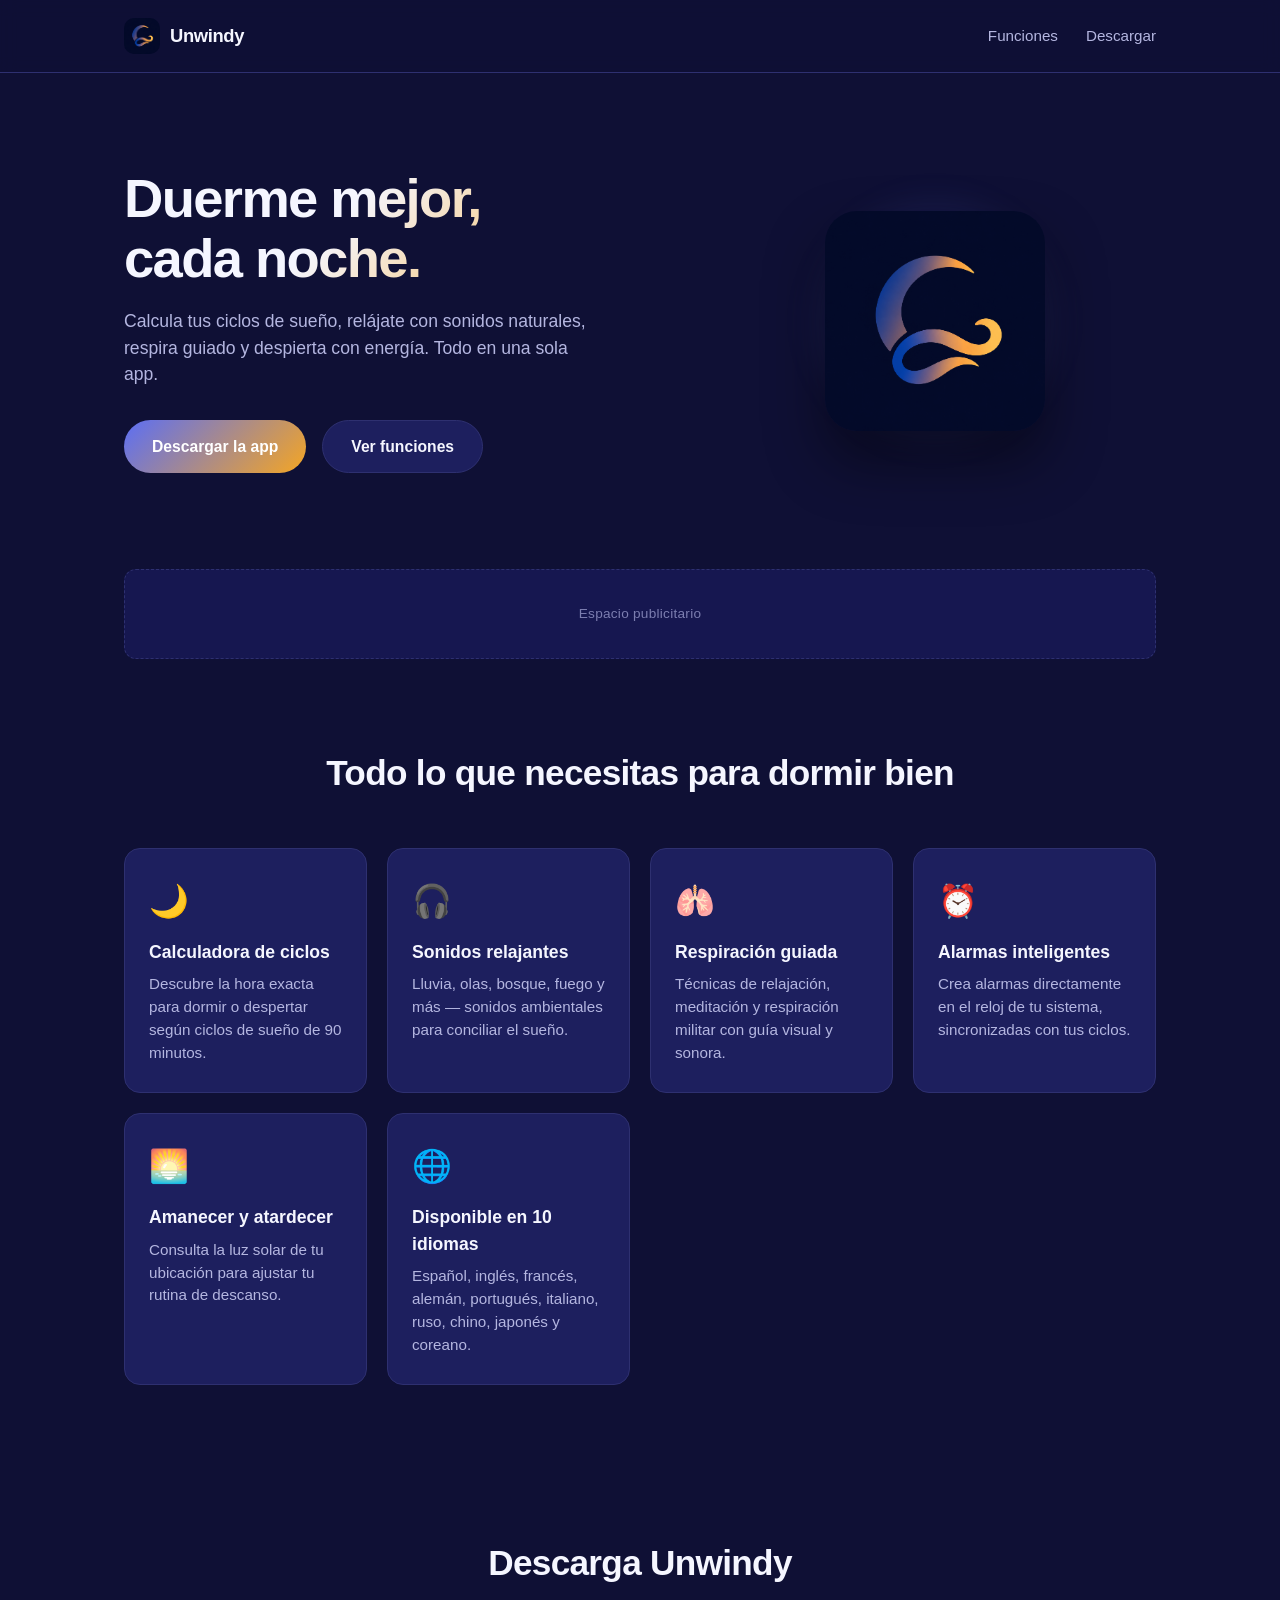
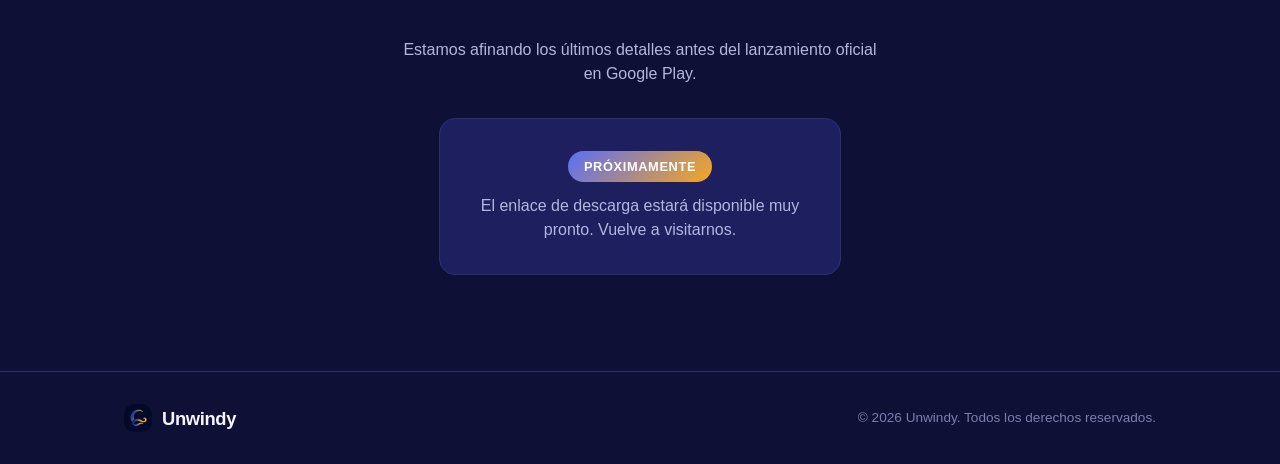
==== index.html @ 0ffc81e6 "feat: landing page inicial de Unwindy HTML/CSS/JS simple sin frameworks, lista para GitHub Pages: - " ====
<!DOCTYPE html>
<html lang="es">
<head>
  <meta charset="UTF-8" />
  <meta name="viewport" content="width=device-width, initial-scale=1.0" />
  <title>Unwindy — Duerme mejor cada noche</title>
  <meta name="description" content="Unwindy: calculadora de ciclos de sueño, sonidos relajantes, respiración guiada y alarmas inteligentes. Próximamente en Google Play." />
  <link rel="icon" type="image/png" href="assets/logo.png" />
  <link rel="stylesheet" href="styles.css" />
</head>
<body>

  <header class="header">
    <div class="container header-inner">
      <div class="brand">
        <img src="assets/logo.png" alt="Unwindy" class="brand-logo" />
        <span class="brand-name">Unwindy</span>
      </div>
      <nav class="nav">
        <a href="#features">Funciones</a>
        <a href="#download">Descargar</a>
      </nav>
    </div>
  </header>

  <main>
    <section class="hero">
      <div class="container hero-inner">
        <div class="hero-text">
          <h1>Duerme mejor,<br />cada noche.</h1>
          <p class="hero-subtitle">
            Calcula tus ciclos de sueño, relájate con sonidos naturales,
            respira guiado y despierta con energía. Todo en una sola app.
          </p>
          <div class="hero-actions">
            <a href="#download" class="btn btn-primary">Descargar la app</a>
            <a href="#features" class="btn btn-secondary">Ver funciones</a>
          </div>
        </div>
        <div class="hero-art" aria-hidden="true">
          <div class="moon-glow"></div>
          <img src="assets/logo.png" alt="" class="hero-logo" />
        </div>
      </div>
    </section>

    <!-- Espacio de anuncio Google AdSense (in-page). Reemplaza data-ad-client y
         data-ad-slot cuando tengas tu cuenta de AdSense aprobada y creada la
         unidad de anuncio. Hasta entonces este bloque no muestra nada. -->
    <section class="ad-slot container" aria-label="Publicidad">
      <div class="ad-slot-inner">
        <!--
        <script async src="https://pagead2.googlesyndication.com/pagead/js/adsbygoogle.js?client=ca-pub-XXXXXXXXXXXXXXXX" crossorigin="anonymous"></script>
        <ins class="adsbygoogle"
             style="display:block"
             data-ad-client="ca-pub-XXXXXXXXXXXXXXXX"
             data-ad-slot="XXXXXXXXXX"
             data-ad-format="auto"
             data-full-width-responsive="true"></ins>
        <script>(adsbygoogle = window.adsbygoogle || []).push({});</script>
        -->
        <span class="ad-placeholder">Espacio publicitario</span>
      </div>
    </section>

    <section id="features" class="features">
      <div class="container">
        <h2 class="section-title">Todo lo que necesitas para dormir bien</h2>
        <div class="features-grid">
          <article class="feature-card">
            <div class="feature-icon">🌙</div>
            <h3>Calculadora de ciclos</h3>
            <p>Descubre la hora exacta para dormir o despertar según ciclos de sueño de 90 minutos.</p>
          </article>
          <article class="feature-card">
            <div class="feature-icon">🎧</div>
            <h3>Sonidos relajantes</h3>
            <p>Lluvia, olas, bosque, fuego y más — sonidos ambientales para conciliar el sueño.</p>
          </article>
          <article class="feature-card">
            <div class="feature-icon">🫁</div>
            <h3>Respiración guiada</h3>
            <p>Técnicas de relajación, meditación y respiración militar con guía visual y sonora.</p>
          </article>
          <article class="feature-card">
            <div class="feature-icon">⏰</div>
            <h3>Alarmas inteligentes</h3>
            <p>Crea alarmas directamente en el reloj de tu sistema, sincronizadas con tus ciclos.</p>
          </article>
          <article class="feature-card">
            <div class="feature-icon">🌅</div>
            <h3>Amanecer y atardecer</h3>
            <p>Consulta la luz solar de tu ubicación para ajustar tu rutina de descanso.</p>
          </article>
          <article class="feature-card">
            <div class="feature-icon">🌐</div>
            <h3>Disponible en 10 idiomas</h3>
            <p>Español, inglés, francés, alemán, portugués, italiano, ruso, chino, japonés y coreano.</p>
          </article>
        </div>
      </div>
    </section>

    <section id="download" class="download">
      <div class="container download-inner">
        <h2 class="section-title">Descarga Unwindy</h2>
        <p class="download-note">
          Estamos afinando los últimos detalles antes del lanzamiento oficial en Google Play.
        </p>
        <div class="download-card">
          <span class="download-badge">Próximamente</span>
          <p>El enlace de descarga estará disponible muy pronto. Vuelve a visitarnos.</p>
        </div>
      </div>
    </section>
  </main>

  <footer class="footer">
    <div class="container footer-inner">
      <div class="brand">
        <img src="assets/logo.png" alt="Unwindy" class="brand-logo brand-logo-small" />
        <span class="brand-name">Unwindy</span>
      </div>
      <p class="footer-copy">&copy; <span id="year"></span> Unwindy. Todos los derechos reservados.</p>
    </div>
  </footer>

  <script src="script.js"></script>
</body>
</html>
---- styles.css ----
:root {
  --bg: #0F1035;
  --bg-alt: #161750;
  --surface: #1D1F5E;
  --border: #2E3070;
  --text-primary: #F5F6FF;
  --text-secondary: #B4B6E0;
  --text-muted: #7C7EB0;
  --accent-blue: #5B6EF5;
  --accent-orange: #F5A623;
  --radius: 16px;
}

* {
  box-sizing: border-box;
}

body {
  margin: 0;
  font-family: -apple-system, BlinkMacSystemFont, "Segoe UI", Roboto, Helvetica, Arial, sans-serif;
  background: var(--bg);
  color: var(--text-primary);
  line-height: 1.5;
}

.container {
  max-width: 1080px;
  margin: 0 auto;
  padding: 0 24px;
}

a {
  color: inherit;
  text-decoration: none;
}

/* Header */
.header {
  position: sticky;
  top: 0;
  z-index: 10;
  background: rgba(15, 16, 53, 0.85);
  backdrop-filter: blur(8px);
  border-bottom: 1px solid var(--border);
}

.header-inner {
  display: flex;
  align-items: center;
  justify-content: space-between;
  height: 72px;
}

.brand {
  display: flex;
  align-items: center;
  gap: 10px;
}

.brand-logo {
  width: 36px;
  height: 36px;
  border-radius: 10px;
}

.brand-logo-small {
  width: 28px;
  height: 28px;
}

.brand-name {
  font-weight: 700;
  font-size: 1.15rem;
  letter-spacing: -0.02em;
}

.nav {
  display: flex;
  gap: 28px;
}

.nav a {
  color: var(--text-secondary);
  font-size: 0.95rem;
  font-weight: 500;
  transition: color 0.2s ease;
}

.nav a:hover {
  color: var(--text-primary);
}

/* Hero */
.hero {
  padding: 88px 0 64px;
  overflow: hidden;
}

.hero-inner {
  display: grid;
  grid-template-columns: 1.1fr 0.9fr;
  align-items: center;
  gap: 48px;
}

.hero-text h1 {
  font-size: clamp(2.2rem, 5vw, 3.4rem);
  font-weight: 800;
  line-height: 1.1;
  letter-spacing: -0.03em;
  margin: 0 0 20px;
  background: linear-gradient(135deg, var(--text-primary) 40%, var(--accent-orange));
  -webkit-background-clip: text;
  background-clip: text;
  -webkit-text-fill-color: transparent;
}

.hero-subtitle {
  color: var(--text-secondary);
  font-size: 1.1rem;
  max-width: 480px;
  margin: 0 0 32px;
}

.hero-actions {
  display: flex;
  gap: 16px;
  flex-wrap: wrap;
}

.btn {
  display: inline-flex;
  align-items: center;
  justify-content: center;
  padding: 14px 28px;
  border-radius: 999px;
  font-weight: 600;
  font-size: 0.98rem;
  transition: transform 0.15s ease, opacity 0.15s ease;
}

.btn:hover {
  transform: translateY(-2px);
}

.btn-primary {
  background: linear-gradient(135deg, var(--accent-blue), var(--accent-orange));
  color: #fff;
}

.btn-secondary {
  background: var(--surface);
  border: 1px solid var(--border);
  color: var(--text-primary);
}

.hero-art {
  position: relative;
  display: flex;
  align-items: center;
  justify-content: center;
  min-height: 320px;
}

.moon-glow {
  position: absolute;
  width: 280px;
  height: 280px;
  border-radius: 50%;
  background: radial-gradient(circle, rgba(91, 110, 245, 0.35), transparent 70%);
  filter: blur(10px);
}

.hero-logo {
  position: relative;
  width: 220px;
  height: 220px;
  border-radius: 32px;
  box-shadow: 0 30px 60px rgba(0, 0, 0, 0.45);
}

/* Ad slot */
.ad-slot {
  margin: 24px auto 0;
}

.ad-slot-inner {
  min-height: 90px;
  border: 1px dashed var(--border);
  border-radius: 12px;
  display: flex;
  align-items: center;
  justify-content: center;
  background: var(--bg-alt);
}

.ad-placeholder {
  color: var(--text-muted);
  font-size: 0.85rem;
  letter-spacing: 0.02em;
}

/* Features */
.features {
  padding: 88px 0;
}

.section-title {
  text-align: center;
  font-size: clamp(1.6rem, 3vw, 2.2rem);
  font-weight: 800;
  letter-spacing: -0.02em;
  margin: 0 0 48px;
}

.features-grid {
  display: grid;
  grid-template-columns: repeat(auto-fit, minmax(240px, 1fr));
  gap: 20px;
}

.feature-card {
  background: var(--surface);
  border: 1px solid var(--border);
  border-radius: var(--radius);
  padding: 28px 24px;
  transition: transform 0.2s ease, border-color 0.2s ease;
}

.feature-card:hover {
  transform: translateY(-4px);
  border-color: var(--accent-blue);
}

.feature-icon {
  font-size: 2rem;
  margin-bottom: 14px;
}

.feature-card h3 {
  font-size: 1.1rem;
  margin: 0 0 8px;
}

.feature-card p {
  color: var(--text-secondary);
  font-size: 0.95rem;
  margin: 0;
}

/* Download */
.download {
  padding: 64px 0 96px;
}

.download-inner {
  text-align: center;
}

.download-note {
  color: var(--text-secondary);
  max-width: 480px;
  margin: 0 auto 32px;
}

.download-card {
  display: inline-flex;
  flex-direction: column;
  align-items: center;
  gap: 12px;
  background: var(--surface);
  border: 1px solid var(--border);
  border-radius: var(--radius);
  padding: 32px 40px;
}

.download-badge {
  display: inline-block;
  padding: 6px 16px;
  border-radius: 999px;
  background: linear-gradient(135deg, var(--accent-blue), var(--accent-orange));
  color: #fff;
  font-size: 0.8rem;
  font-weight: 700;
  text-transform: uppercase;
  letter-spacing: 0.05em;
}

.download-card p {
  color: var(--text-secondary);
  margin: 0;
  max-width: 320px;
}

/* Footer */
.footer {
  border-top: 1px solid var(--border);
  padding: 32px 0;
}

.footer-inner {
  display: flex;
  align-items: center;
  justify-content: space-between;
  flex-wrap: wrap;
  gap: 16px;
}

.footer-copy {
  color: var(--text-muted);
  font-size: 0.85rem;
  margin: 0;
}

/* Responsive */
@media (max-width: 780px) {
  .hero-inner {
    grid-template-columns: 1fr;
    text-align: center;
  }

  .hero-subtitle {
    margin-left: auto;
    margin-right: auto;
  }

  .hero-actions {
    justify-content: center;
  }

  .nav {
    display: none;
  }
}
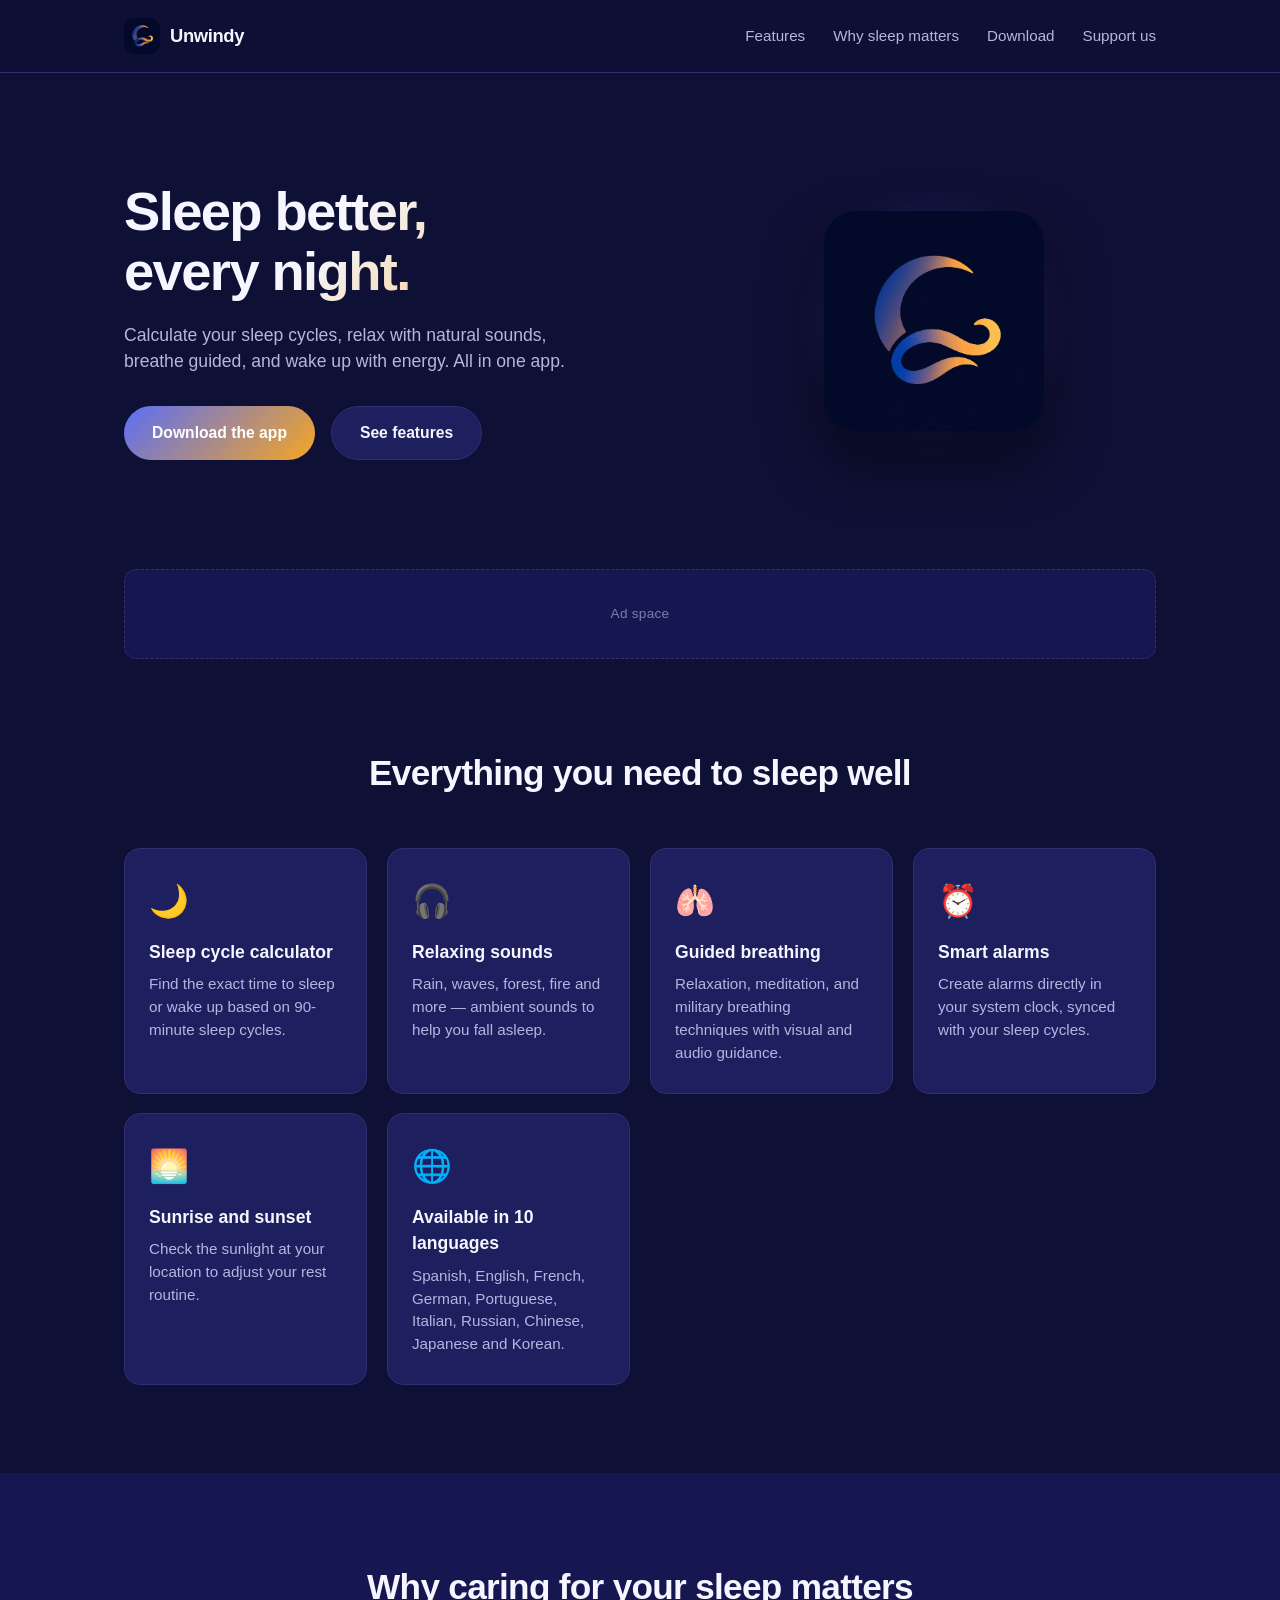
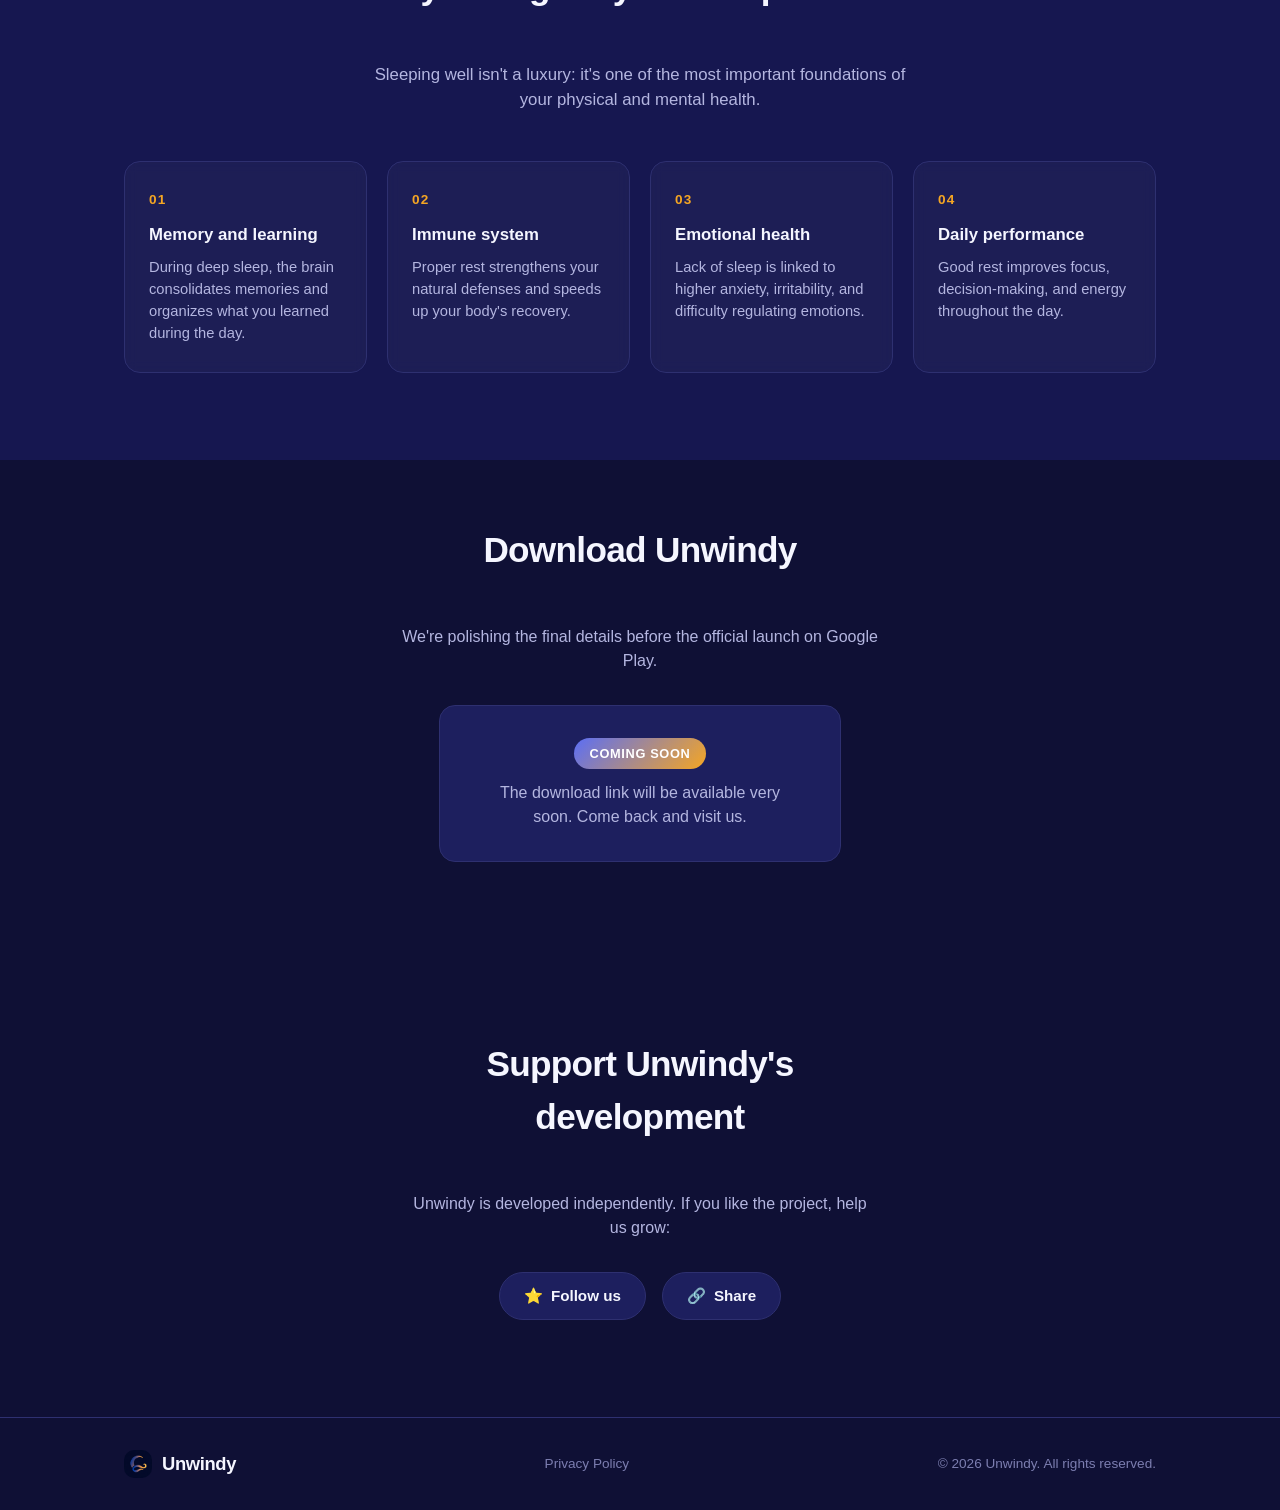
==== commit 4597e33e: "feat: idioma automatico, seccion "por que dormir importa", apoyo al dev, politica de privacidad y an" ====
--- a/index.html
+++ b/index.html
@@ -17,8 +17,10 @@
         <span class="brand-name">Unwindy</span>
       </div>
       <nav class="nav">
-        <a href="#features">Funciones</a>
-        <a href="#download">Descargar</a>
+        <a href="#features" data-i18n="navFeatures">Funciones</a>
+        <a href="#why-sleep" data-i18n="navWhySleep">Por qué dormir bien</a>
+        <a href="#download" data-i18n="navDownload">Descargar</a>
+        <a href="#support" data-i18n="navSupport">Apóyanos</a>
       </nav>
     </div>
   </header>
@@ -26,20 +28,20 @@
   <main>
     <section class="hero">
       <div class="container hero-inner">
-        <div class="hero-text">
-          <h1>Duerme mejor,<br />cada noche.</h1>
-          <p class="hero-subtitle">
+        <div class="hero-text reveal">
+          <h1 data-i18n="heroTitle">Duerme mejor,<br />cada noche.</h1>
+          <p class="hero-subtitle" data-i18n="heroSubtitle">
             Calcula tus ciclos de sueño, relájate con sonidos naturales,
             respira guiado y despierta con energía. Todo en una sola app.
           </p>
           <div class="hero-actions">
-            <a href="#download" class="btn btn-primary">Descargar la app</a>
-            <a href="#features" class="btn btn-secondary">Ver funciones</a>
+            <a href="#download" class="btn btn-primary" data-i18n="heroBtnDownload">Descargar la app</a>
+            <a href="#features" class="btn btn-secondary" data-i18n="heroBtnFeatures">Ver funciones</a>
           </div>
         </div>
-        <div class="hero-art" aria-hidden="true">
+        <div class="hero-art reveal" aria-hidden="true">
           <div class="moon-glow"></div>
-          <img src="assets/logo.png" alt="" class="hero-logo" />
+          <img src="assets/logo.png" alt="" class="hero-logo float" />
         </div>
       </div>
     </section>
@@ -59,43 +61,74 @@
              data-full-width-responsive="true"></ins>
         <script>(adsbygoogle = window.adsbygoogle || []).push({});</script>
         -->
-        <span class="ad-placeholder">Espacio publicitario</span>
+        <span class="ad-placeholder" data-i18n="adPlaceholder">Espacio publicitario</span>
       </div>
     </section>
 
     <section id="features" class="features">
       <div class="container">
-        <h2 class="section-title">Todo lo que necesitas para dormir bien</h2>
+        <h2 class="section-title reveal" data-i18n="featuresTitle">Todo lo que necesitas para dormir bien</h2>
         <div class="features-grid">
-          <article class="feature-card">
+          <article class="feature-card reveal">
             <div class="feature-icon">🌙</div>
-            <h3>Calculadora de ciclos</h3>
-            <p>Descubre la hora exacta para dormir o despertar según ciclos de sueño de 90 minutos.</p>
+            <h3 data-i18n="featureCyclesTitle">Calculadora de ciclos</h3>
+            <p data-i18n="featureCyclesText">Descubre la hora exacta para dormir o despertar según ciclos de sueño de 90 minutos.</p>
           </article>
-          <article class="feature-card">
+          <article class="feature-card reveal">
             <div class="feature-icon">🎧</div>
-            <h3>Sonidos relajantes</h3>
-            <p>Lluvia, olas, bosque, fuego y más — sonidos ambientales para conciliar el sueño.</p>
+            <h3 data-i18n="featureSoundsTitle">Sonidos relajantes</h3>
+            <p data-i18n="featureSoundsText">Lluvia, olas, bosque, fuego y más — sonidos ambientales para conciliar el sueño.</p>
           </article>
-          <article class="feature-card">
+          <article class="feature-card reveal">
             <div class="feature-icon">🫁</div>
-            <h3>Respiración guiada</h3>
-            <p>Técnicas de relajación, meditación y respiración militar con guía visual y sonora.</p>
+            <h3 data-i18n="featureBreathTitle">Respiración guiada</h3>
+            <p data-i18n="featureBreathText">Técnicas de relajación, meditación y respiración militar con guía visual y sonora.</p>
           </article>
-          <article class="feature-card">
+          <article class="feature-card reveal">
             <div class="feature-icon">⏰</div>
-            <h3>Alarmas inteligentes</h3>
-            <p>Crea alarmas directamente en el reloj de tu sistema, sincronizadas con tus ciclos.</p>
+            <h3 data-i18n="featureAlarmsTitle">Alarmas inteligentes</h3>
+            <p data-i18n="featureAlarmsText">Crea alarmas directamente en el reloj de tu sistema, sincronizadas con tus ciclos.</p>
           </article>
-          <article class="feature-card">
+          <article class="feature-card reveal">
             <div class="feature-icon">🌅</div>
-            <h3>Amanecer y atardecer</h3>
-            <p>Consulta la luz solar de tu ubicación para ajustar tu rutina de descanso.</p>
+            <h3 data-i18n="featureSunTitle">Amanecer y atardecer</h3>
+            <p data-i18n="featureSunText">Consulta la luz solar de tu ubicación para ajustar tu rutina de descanso.</p>
           </article>
-          <article class="feature-card">
+          <article class="feature-card reveal">
             <div class="feature-icon">🌐</div>
-            <h3>Disponible en 10 idiomas</h3>
-            <p>Español, inglés, francés, alemán, portugués, italiano, ruso, chino, japonés y coreano.</p>
+            <h3 data-i18n="featureLangTitle">Disponible en 10 idiomas</h3>
+            <p data-i18n="featureLangText">Español, inglés, francés, alemán, portugués, italiano, ruso, chino, japonés y coreano.</p>
+          </article>
+        </div>
+      </div>
+    </section>
+
+    <section id="why-sleep" class="why-sleep">
+      <div class="container">
+        <h2 class="section-title reveal" data-i18n="whyTitle">Por qué cuidar tu sueño importa</h2>
+        <p class="why-intro reveal" data-i18n="whyIntro">
+          Dormir bien no es un lujo: es una de las bases más importantes de tu salud física y mental.
+        </p>
+        <div class="why-grid">
+          <article class="why-card reveal">
+            <span class="why-number">01</span>
+            <h3 data-i18n="whyItem1Title">Memoria y aprendizaje</h3>
+            <p data-i18n="whyItem1Text">Durante el sueño profundo, el cerebro consolida recuerdos y organiza lo aprendido durante el día.</p>
+          </article>
+          <article class="why-card reveal">
+            <span class="why-number">02</span>
+            <h3 data-i18n="whyItem2Title">Sistema inmune</h3>
+            <p data-i18n="whyItem2Text">El descanso adecuado fortalece tus defensas naturales y acelera la recuperación del cuerpo.</p>
+          </article>
+          <article class="why-card reveal">
+            <span class="why-number">03</span>
+            <h3 data-i18n="whyItem3Title">Salud emocional</h3>
+            <p data-i18n="whyItem3Text">La falta de sueño se asocia con mayor ansiedad, irritabilidad y dificultad para regular emociones.</p>
+          </article>
+          <article class="why-card reveal">
+            <span class="why-number">04</span>
+            <h3 data-i18n="whyItem4Title">Rendimiento diario</h3>
+            <p data-i18n="whyItem4Text">Un buen descanso mejora la concentración, la toma de decisiones y la energía a lo largo del día.</p>
           </article>
         </div>
       </div>
@@ -103,13 +136,30 @@
 
     <section id="download" class="download">
       <div class="container download-inner">
-        <h2 class="section-title">Descarga Unwindy</h2>
-        <p class="download-note">
+        <h2 class="section-title reveal" data-i18n="downloadTitle">Descarga Unwindy</h2>
+        <p class="download-note reveal" data-i18n="downloadNote">
           Estamos afinando los últimos detalles antes del lanzamiento oficial en Google Play.
         </p>
-        <div class="download-card">
-          <span class="download-badge">Próximamente</span>
-          <p>El enlace de descarga estará disponible muy pronto. Vuelve a visitarnos.</p>
+        <div class="download-card reveal">
+          <span class="download-badge" data-i18n="downloadBadge">Próximamente</span>
+          <p data-i18n="downloadCardText">El enlace de descarga estará disponible muy pronto. Vuelve a visitarnos.</p>
+        </div>
+      </div>
+    </section>
+
+    <section id="support" class="support">
+      <div class="container support-inner reveal">
+        <h2 class="section-title" data-i18n="supportTitle">Apoya el desarrollo de Unwindy</h2>
+        <p class="support-text" data-i18n="supportText">Unwindy es desarrollado de forma independiente. Si te gusta el proyecto, ayúdanos a crecer:</p>
+        <div class="support-actions">
+          <a href="https://github.com/Kuantis" target="_blank" rel="noopener" class="support-btn">
+            <span class="support-btn-icon">⭐</span>
+            <span data-i18n="supportFollow">Síguenos</span>
+          </a>
+          <button type="button" class="support-btn" id="share-btn">
+            <span class="support-btn-icon">🔗</span>
+            <span data-i18n="supportShare">Compartir</span>
+          </button>
         </div>
       </div>
     </section>
@@ -121,10 +171,12 @@
         <img src="assets/logo.png" alt="Unwindy" class="brand-logo brand-logo-small" />
         <span class="brand-name">Unwindy</span>
       </div>
-      <p class="footer-copy">&copy; <span id="year"></span> Unwindy. Todos los derechos reservados.</p>
+      <a href="privacy.html" class="footer-link">Privacy Policy</a>
+      <p class="footer-copy">&copy; <span id="year"></span> Unwindy. <span data-i18n="footerRights">Todos los derechos reservados.</span></p>
     </div>
   </footer>
 
+  <script src="translations.js"></script>
   <script src="script.js"></script>
 </body>
 </html>
--- a/styles.css
+++ b/styles.css
@@ -292,6 +292,100 @@
   max-width: 320px;
 }
 
+/* Why sleep matters */
+.why-sleep {
+  padding: 88px 0;
+  background: var(--bg-alt);
+}
+
+.why-intro {
+  text-align: center;
+  color: var(--text-secondary);
+  max-width: 560px;
+  margin: 0 auto 48px;
+  font-size: 1.05rem;
+}
+
+.why-grid {
+  display: grid;
+  grid-template-columns: repeat(auto-fit, minmax(220px, 1fr));
+  gap: 20px;
+}
+
+.why-card {
+  background: rgba(255, 255, 255, 0.03);
+  border: 1px solid var(--border);
+  border-radius: var(--radius);
+  padding: 28px 24px;
+  backdrop-filter: blur(6px);
+  position: relative;
+  overflow: hidden;
+}
+
+.why-number {
+  display: block;
+  font-size: 0.85rem;
+  font-weight: 800;
+  color: var(--accent-orange);
+  letter-spacing: 0.08em;
+  margin-bottom: 12px;
+}
+
+.why-card h3 {
+  font-size: 1.05rem;
+  margin: 0 0 8px;
+}
+
+.why-card p {
+  color: var(--text-secondary);
+  font-size: 0.92rem;
+  margin: 0;
+}
+
+/* Support */
+.support {
+  padding: 80px 0 96px;
+}
+
+.support-inner {
+  text-align: center;
+  max-width: 520px;
+  margin: 0 auto;
+}
+
+.support-text {
+  color: var(--text-secondary);
+  margin: 0 0 32px;
+}
+
+.support-actions {
+  display: flex;
+  justify-content: center;
+  gap: 16px;
+  flex-wrap: wrap;
+}
+
+.support-btn {
+  display: inline-flex;
+  align-items: center;
+  gap: 8px;
+  padding: 12px 24px;
+  border-radius: 999px;
+  background: var(--surface);
+  border: 1px solid var(--border);
+  color: var(--text-primary);
+  font-size: 0.95rem;
+  font-weight: 600;
+  font-family: inherit;
+  cursor: pointer;
+  transition: transform 0.15s ease, border-color 0.15s ease;
+}
+
+.support-btn:hover {
+  transform: translateY(-2px);
+  border-color: var(--accent-blue);
+}
+
 /* Footer */
 .footer {
   border-top: 1px solid var(--border);
@@ -304,6 +398,16 @@
   justify-content: space-between;
   flex-wrap: wrap;
   gap: 16px;
+}
+
+.footer-link {
+  color: var(--text-muted);
+  font-size: 0.85rem;
+  transition: color 0.15s ease;
+}
+
+.footer-link:hover {
+  color: var(--text-primary);
 }
 
 .footer-copy {
@@ -332,3 +436,46 @@
     display: none;
   }
 }
+
+/* Scroll-reveal (ligero, sin librerías — Intersection Observer en script.js) */
+.reveal {
+  opacity: 0;
+  transform: translateY(24px);
+  transition: opacity 0.6s ease, transform 0.6s ease;
+  will-change: opacity, transform;
+}
+
+.reveal.is-visible {
+  opacity: 1;
+  transform: translateY(0);
+}
+
+/* Stagger sutil para las tarjetas de features/why dentro de un mismo grid */
+.features-grid .feature-card:nth-child(2) { transition-delay: 0.05s; }
+.features-grid .feature-card:nth-child(3) { transition-delay: 0.1s; }
+.features-grid .feature-card:nth-child(4) { transition-delay: 0.15s; }
+.features-grid .feature-card:nth-child(5) { transition-delay: 0.2s; }
+.features-grid .feature-card:nth-child(6) { transition-delay: 0.25s; }
+
+.why-grid .why-card:nth-child(2) { transition-delay: 0.05s; }
+.why-grid .why-card:nth-child(3) { transition-delay: 0.1s; }
+.why-grid .why-card:nth-child(4) { transition-delay: 0.15s; }
+
+/* Flotación suave del logo del hero */
+.float {
+  animation: float 5s ease-in-out infinite;
+}
+
+@keyframes float {
+  0%, 100% { transform: translateY(0); }
+  50% { transform: translateY(-14px); }
+}
+
+@media (prefers-reduced-motion: reduce) {
+  .reveal {
+    transition: none;
+  }
+  .float {
+    animation: none;
+  }
+}
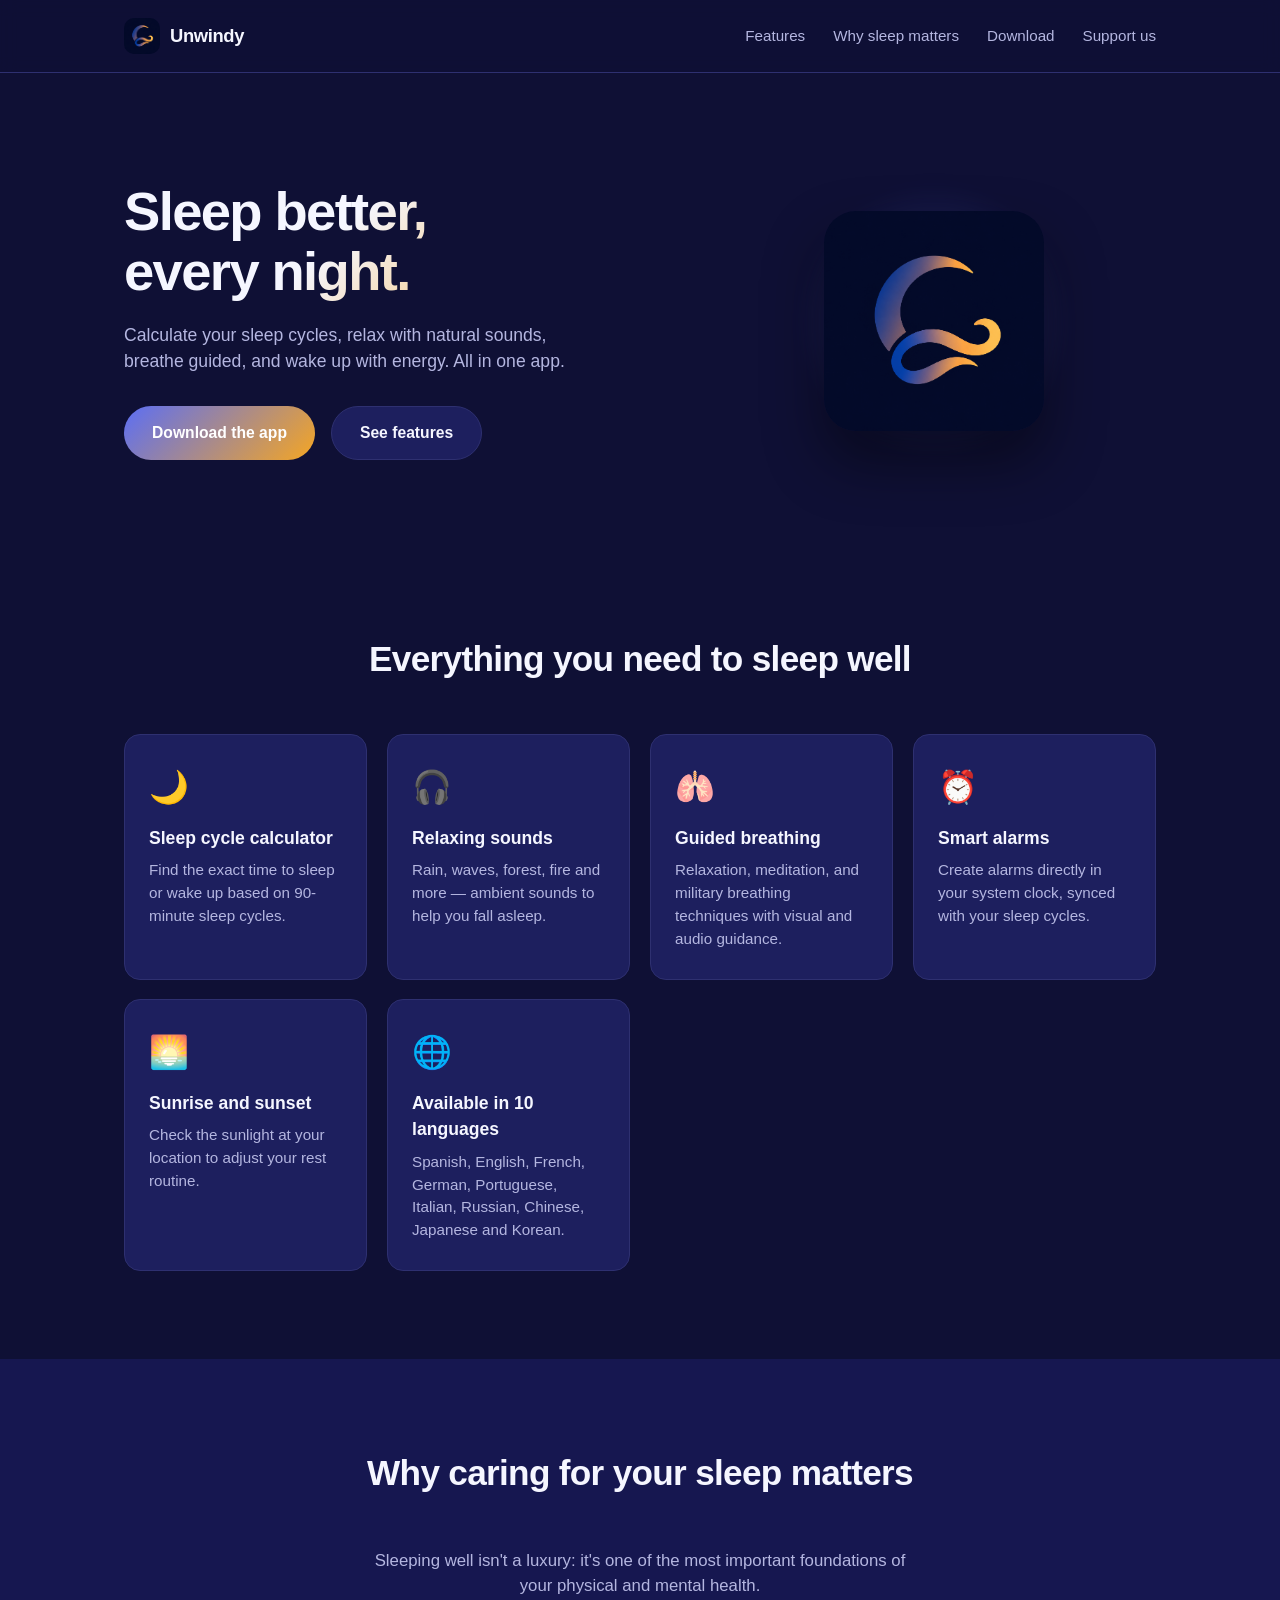
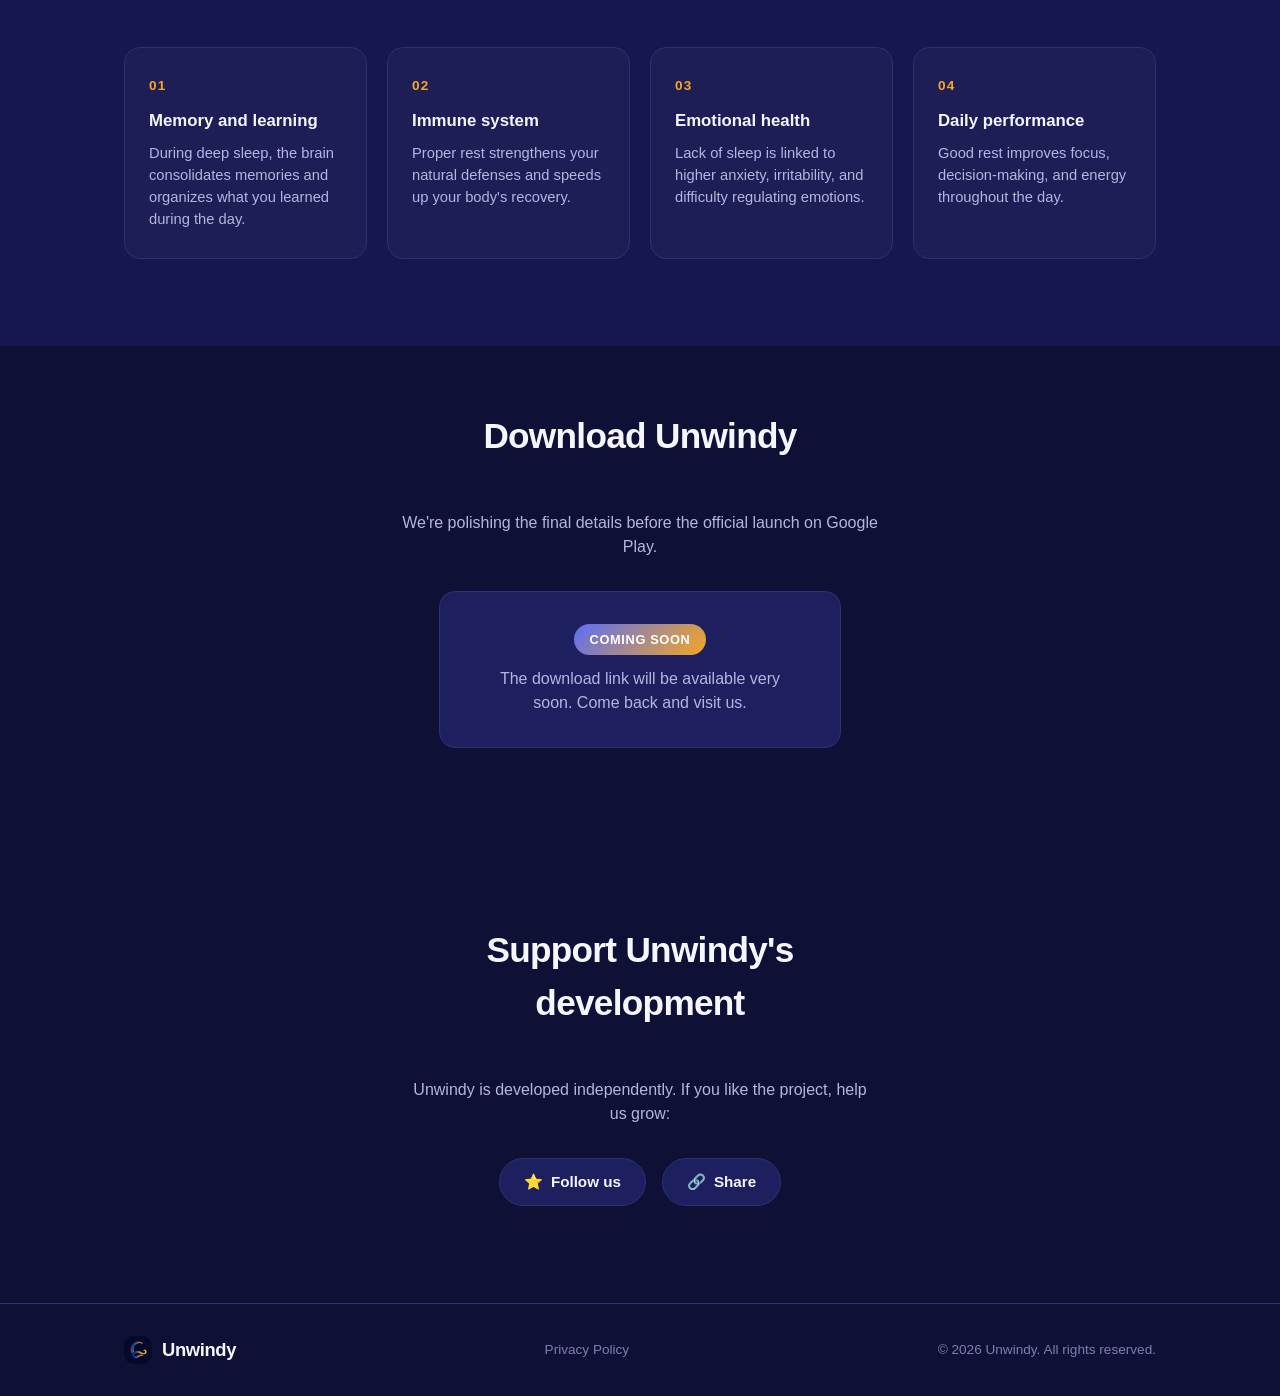
==== commit d7ec7515: "fix: quitar el espacio de anuncio Google AdSense de la landing Se quita la seccion .ad-slot completa" ====
--- a/index.html
+++ b/index.html
@@ -43,25 +43,6 @@
           <div class="moon-glow"></div>
           <img src="assets/logo.png" alt="" class="hero-logo float" />
         </div>
-      </div>
-    </section>
-
-    <!-- Espacio de anuncio Google AdSense (in-page). Reemplaza data-ad-client y
-         data-ad-slot cuando tengas tu cuenta de AdSense aprobada y creada la
-         unidad de anuncio. Hasta entonces este bloque no muestra nada. -->
-    <section class="ad-slot container" aria-label="Publicidad">
-      <div class="ad-slot-inner">
-        <!--
-        <script async src="https://pagead2.googlesyndication.com/pagead/js/adsbygoogle.js?client=ca-pub-XXXXXXXXXXXXXXXX" crossorigin="anonymous"></script>
-        <ins class="adsbygoogle"
-             style="display:block"
-             data-ad-client="ca-pub-XXXXXXXXXXXXXXXX"
-             data-ad-slot="XXXXXXXXXX"
-             data-ad-format="auto"
-             data-full-width-responsive="true"></ins>
-        <script>(adsbygoogle = window.adsbygoogle || []).push({});</script>
-        -->
-        <span class="ad-placeholder" data-i18n="adPlaceholder">Espacio publicitario</span>
       </div>
     </section>
 
--- a/styles.css
+++ b/styles.css
@@ -179,27 +179,6 @@
   box-shadow: 0 30px 60px rgba(0, 0, 0, 0.45);
 }
 
-/* Ad slot */
-.ad-slot {
-  margin: 24px auto 0;
-}
-
-.ad-slot-inner {
-  min-height: 90px;
-  border: 1px dashed var(--border);
-  border-radius: 12px;
-  display: flex;
-  align-items: center;
-  justify-content: center;
-  background: var(--bg-alt);
-}
-
-.ad-placeholder {
-  color: var(--text-muted);
-  font-size: 0.85rem;
-  letter-spacing: 0.02em;
-}
-
 /* Features */
 .features {
   padding: 88px 0;
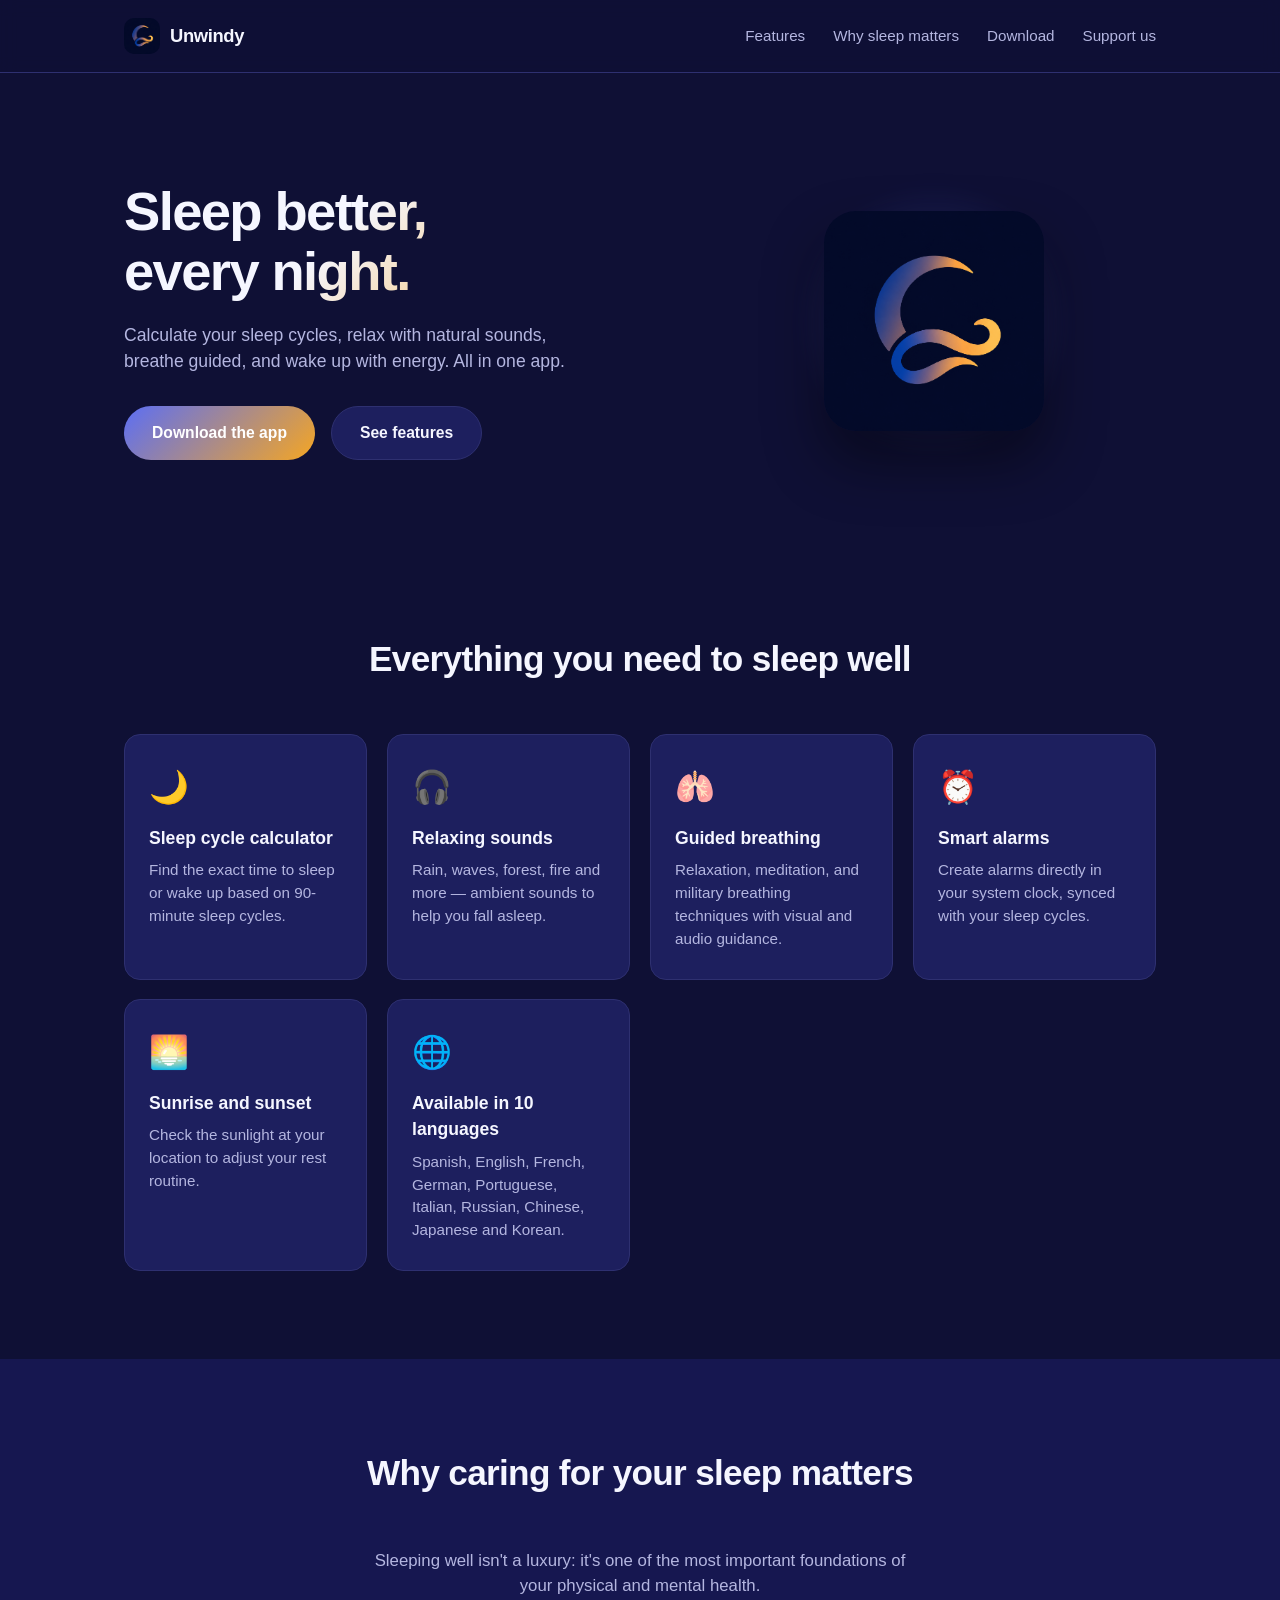
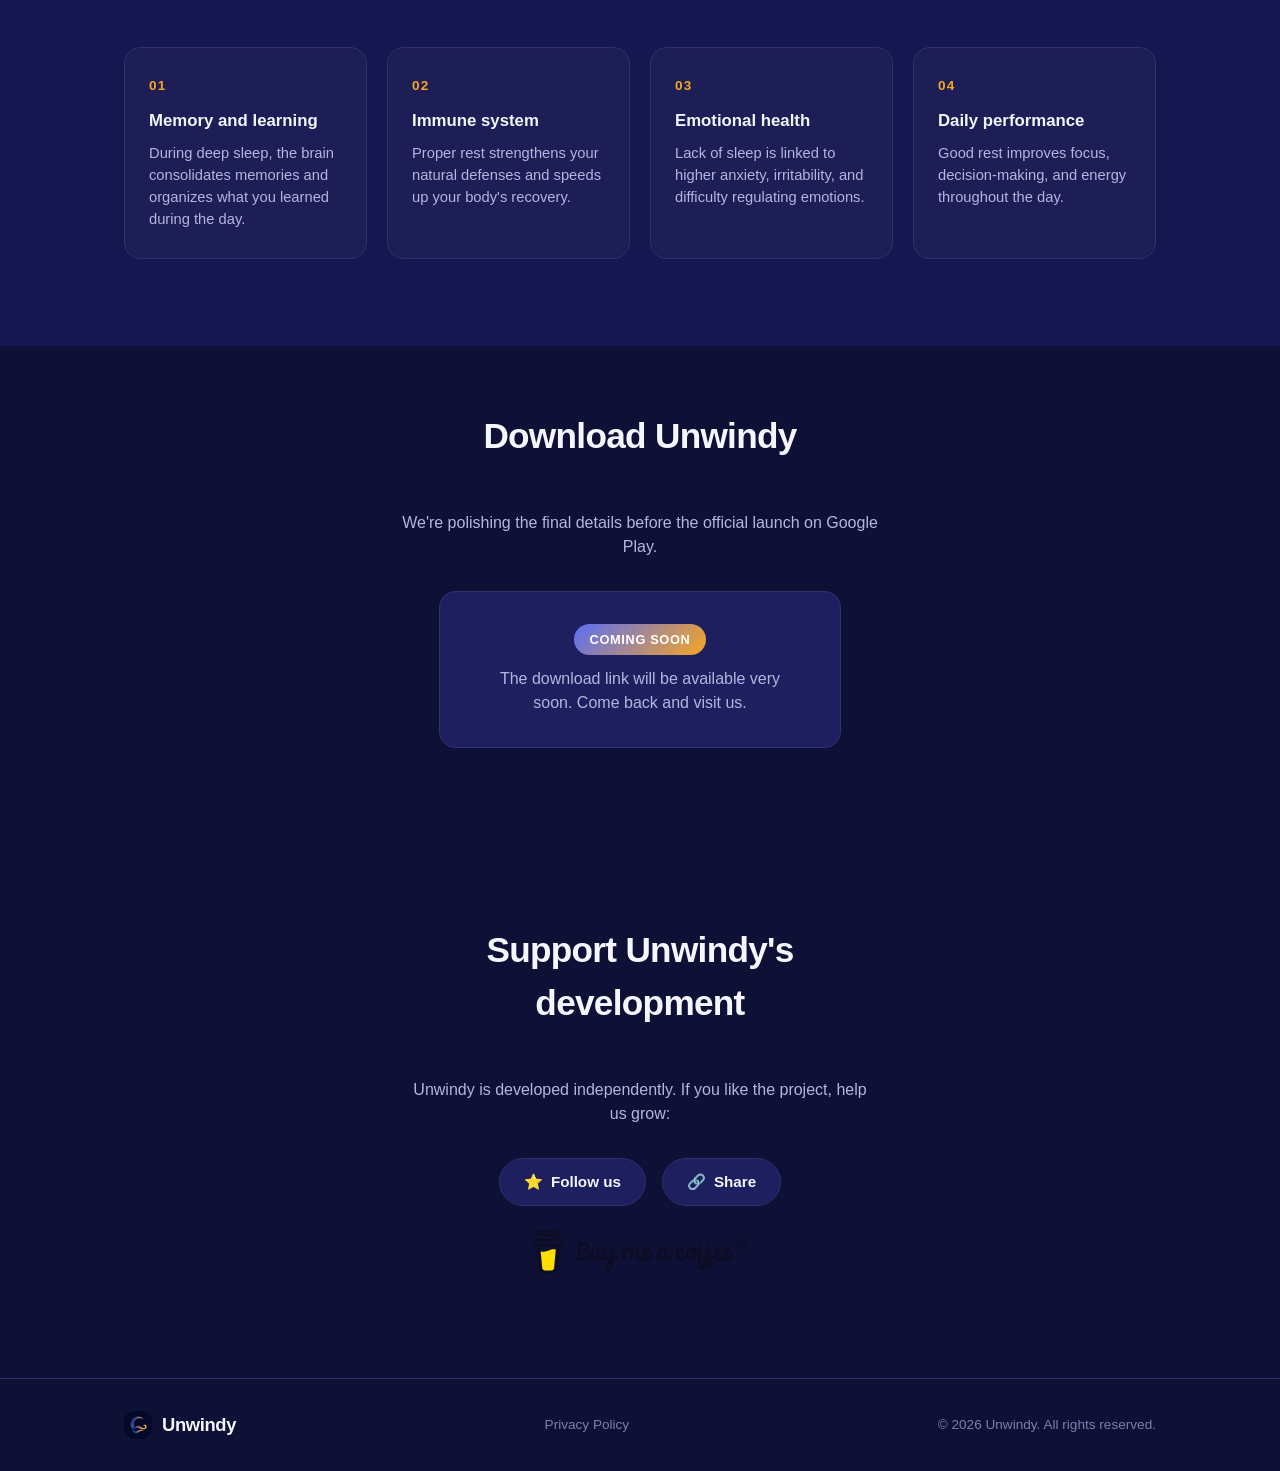
==== commit c1fa0e7c: "feat: agregar boton de Buy Me a Coffee en la seccion de apoyo Logo oficial de Buy Me a Coffee (asset" ====
--- a/index.html
+++ b/index.html
@@ -142,6 +142,14 @@
             <span data-i18n="supportShare">Compartir</span>
           </button>
         </div>
+        <a
+          href="https://www.buymeacoffee.com/kuantis.dev"
+          target="_blank"
+          rel="noopener"
+          class="bmc-link"
+        >
+          <img src="assets/bmc-logo.svg" alt="Buy Me a Coffee" class="bmc-logo" />
+        </a>
       </div>
     </section>
   </main>
--- a/styles.css
+++ b/styles.css
@@ -365,6 +365,23 @@
   border-color: var(--accent-blue);
 }
 
+.bmc-link {
+  display: inline-block;
+  margin-top: 24px;
+  transition: transform 0.15s ease, opacity 0.15s ease;
+}
+
+.bmc-link:hover {
+  transform: translateY(-2px);
+  opacity: 0.9;
+}
+
+.bmc-logo {
+  height: 44px;
+  width: auto;
+  border-radius: 8px;
+}
+
 /* Footer */
 .footer {
   border-top: 1px solid var(--border);
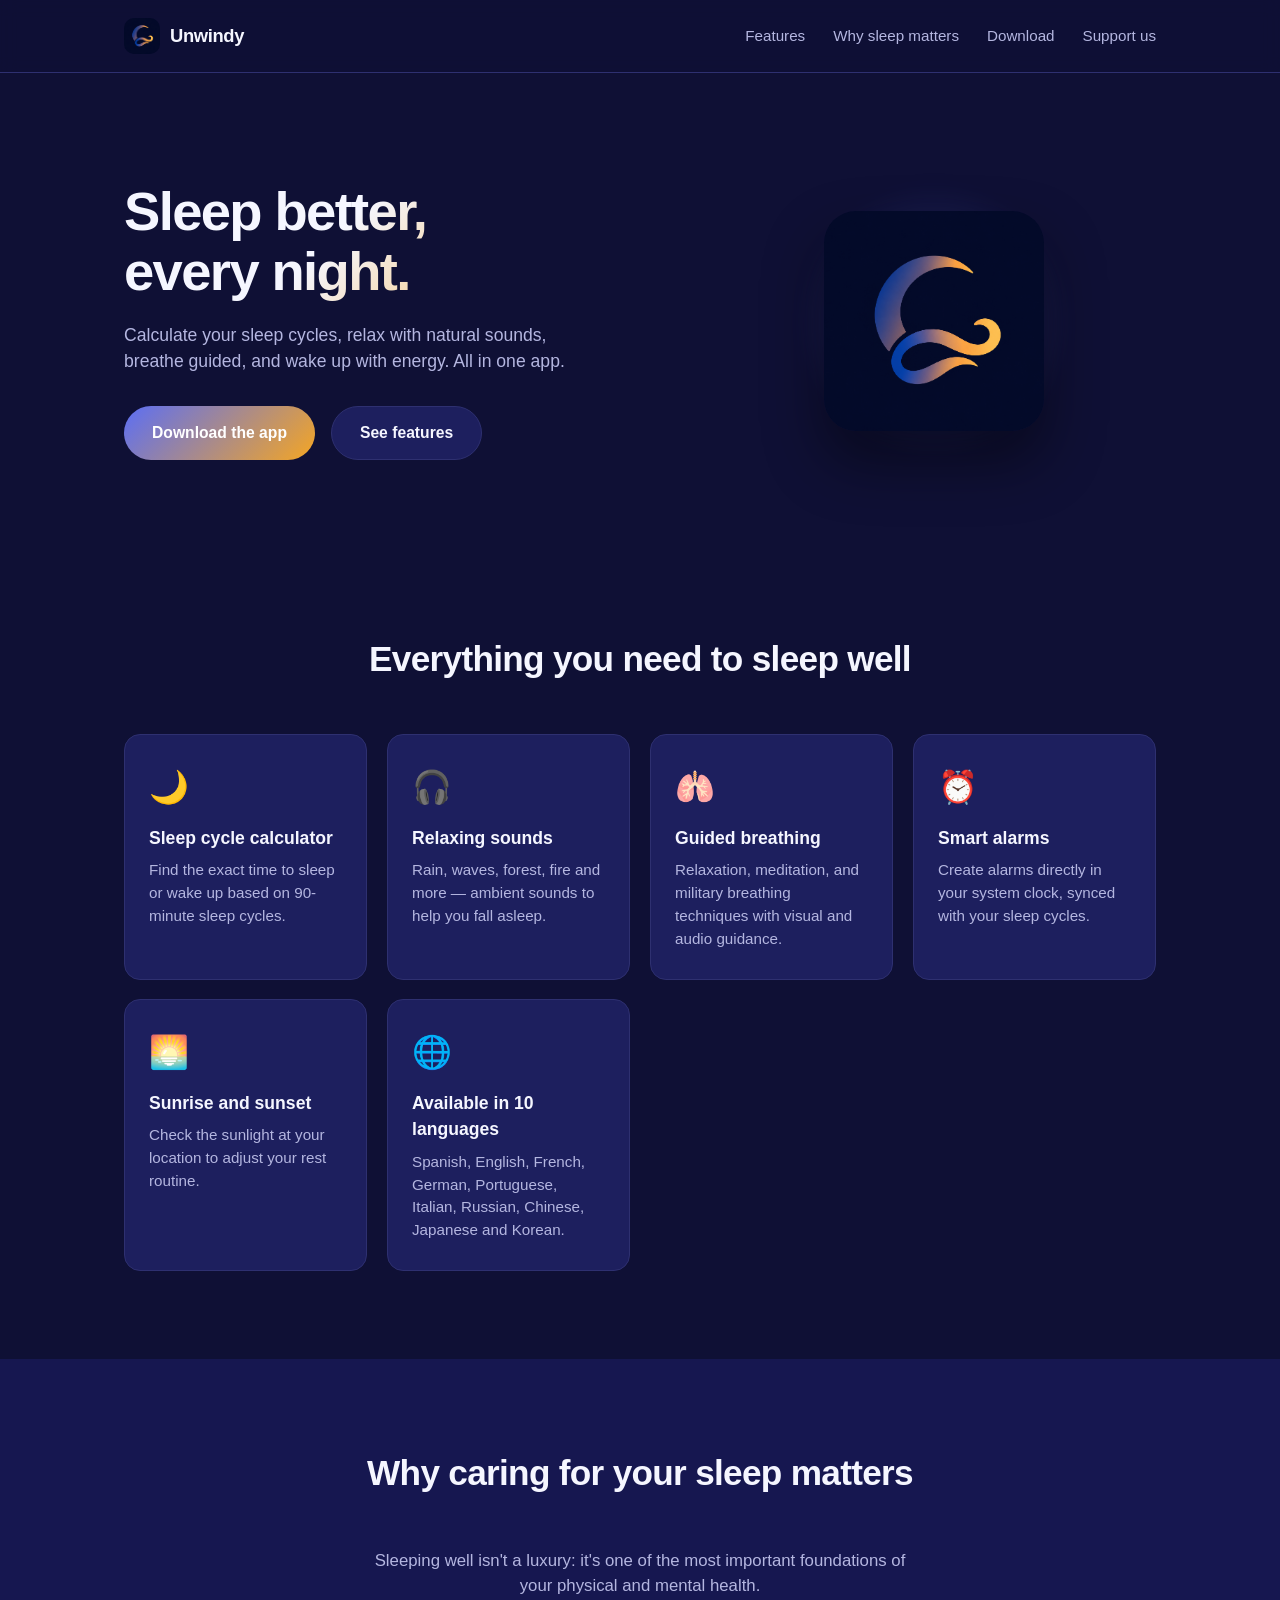
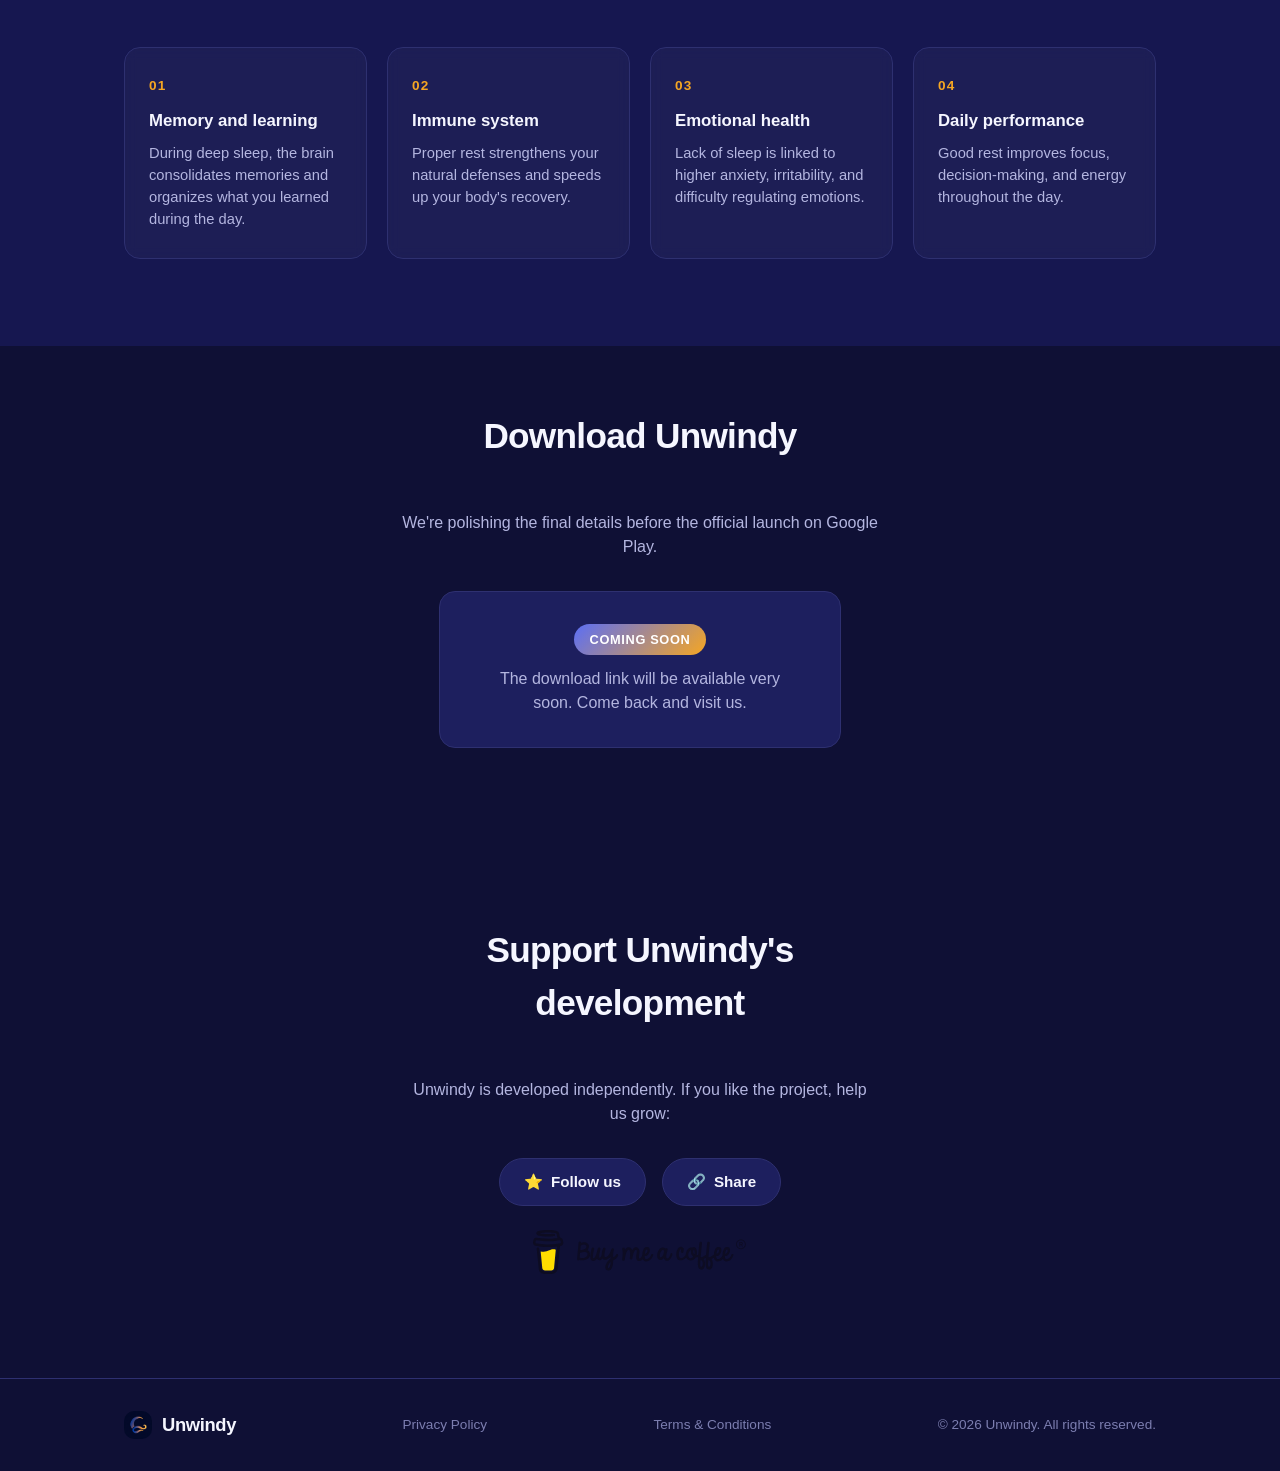
==== commit d7610428: "docs: completar politica de privacidad y anadir terminos y condiciones La politica no reflejaba el c" ====
--- a/index.html
+++ b/index.html
@@ -161,6 +161,7 @@
         <span class="brand-name">Unwindy</span>
       </div>
       <a href="privacy.html" class="footer-link">Privacy Policy</a>
+      <a href="terms.html" class="footer-link">Terms &amp; Conditions</a>
       <p class="footer-copy">&copy; <span id="year"></span> Unwindy. <span data-i18n="footerRights">Todos los derechos reservados.</span></p>
     </div>
   </footer>
